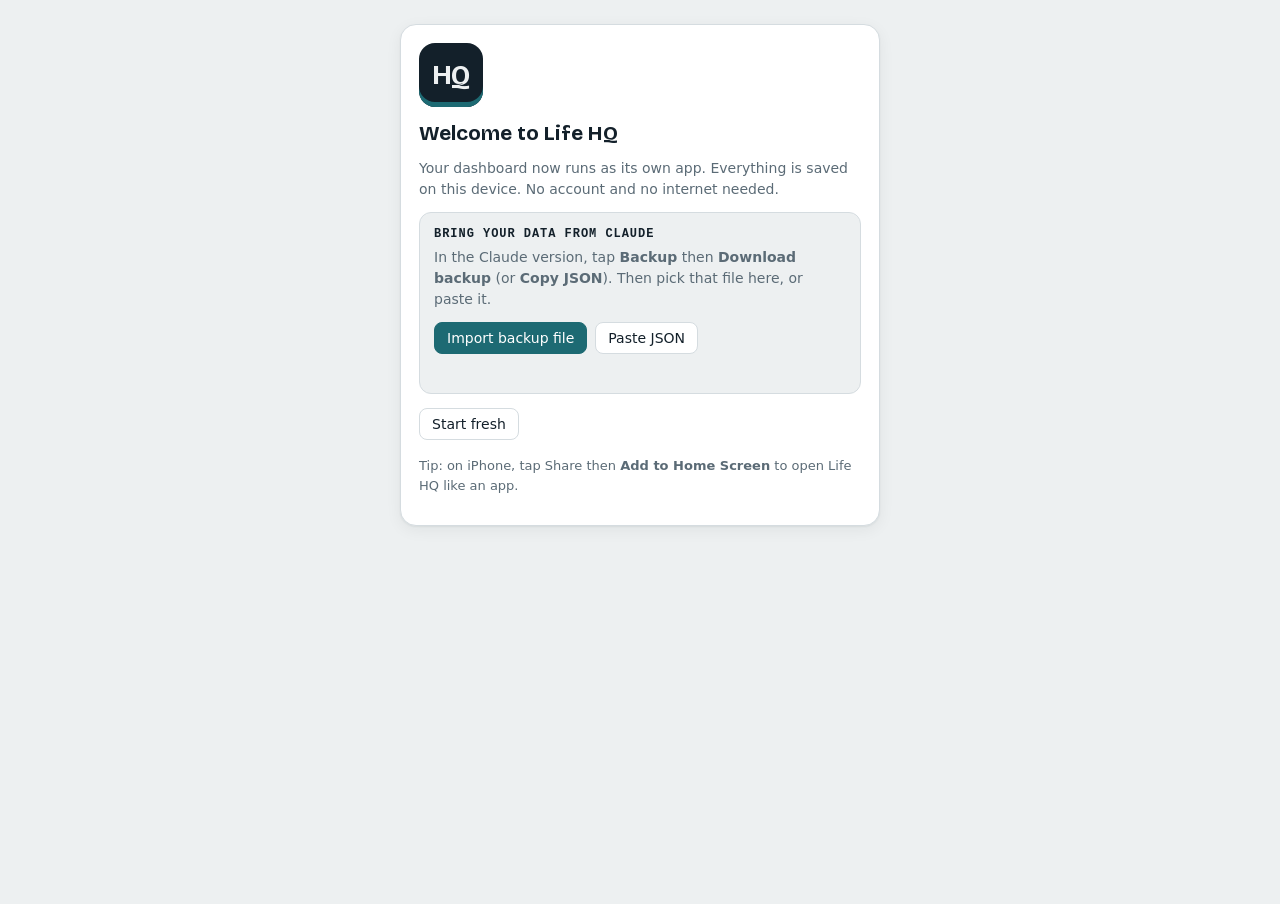
==== index.html @ 8a5390b1 "Life HQ app" ====
<!doctype html>
<html lang="en">
<head>
<meta charset="utf-8">
<meta name="viewport" content="width=device-width,initial-scale=1,viewport-fit=cover">
<title>Life HQ</title>
<meta name="description" content="Sean's Life HQ: tint jobs, invoices, money, goals, tasks, training and people, on your phone.">
<link rel="manifest" href="manifest.webmanifest">
<meta name="theme-color" content="#EDF0F1" media="(prefers-color-scheme: light)">
<meta name="theme-color" content="#0F171C" media="(prefers-color-scheme: dark)">
<meta name="apple-mobile-web-app-capable" content="yes">
<meta name="mobile-web-app-capable" content="yes">
<meta name="apple-mobile-web-app-title" content="Life HQ">
<meta name="apple-mobile-web-app-status-bar-style" content="default">
<meta name="format-detection" content="telephone=no">
<link rel="apple-touch-icon" href="icons/apple-touch-icon.png">
<link rel="icon" type="image/png" sizes="32x32" href="icons/favicon-32.png">
<link rel="icon" type="image/png" sizes="192x192" href="icons/icon-192.png">
<link rel="preload" href="fonts/BricolageGrotesque-var.woff2" as="font" type="font/woff2" crossorigin>
<link rel="preload" href="fonts/IBMPlexSans-var.woff2" as="font" type="font/woff2" crossorigin>
<link rel="stylesheet" href="fonts/fonts.css">
<link rel="stylesheet" href="app.css">
<style>[hidden]:not([hidden=until-found i]){display:none!important}</style>
</head>
<body>
<header>
  <div class="wrap">
    <div class="top"><h1>Life HQ</h1><span style="display:flex;gap:10px;align-items:center"><span class="date" id="today-label"></span><button class="btn sm" data-backup aria-label="Backup and keyboard shortcuts" title="Backup &amp; shortcuts (?)">Backup</button></span></div>
    <nav id="nav" aria-label="Sections"></nav>
  </div>
</header>
<main class="wrap">
  <div id="backup-nudge" role="status" hidden><span></span><button class="btn sm primary" data-backup>Back up now</button></div>
  <div id="status" class="status" role="status"></div>
  <div id="view"></div>
</main>
<div id="modal-root"></div>
<div id="welcome" hidden></div>
<noscript><p style="padding:20px">Life HQ needs JavaScript turned on.</p></noscript>
<script src="vendor/jspdf.umd.min.js" defer></script>
<script src="store.js"></script>
<script src="app.js" defer></script>
<script>
if("serviceWorker" in navigator && location.protocol!=="file:"){
  window.addEventListener("load",()=>{ navigator.serviceWorker.register("./sw.js").then(reg=>{
    // a new version was deployed: take it on the next launch without interrupting you
    reg.addEventListener("updatefound",()=>{ const w=reg.installing; if(w) w.addEventListener("statechange",()=>{ if(w.state==="installed"&&navigator.serviceWorker.controller) w.postMessage("skipWaiting"); }); });
  }).catch(e=>console.warn("Offline mode unavailable:",e&&e.message)); });
}
</script>
</body>
</html>
---- fonts/fonts.css ----
/* Vendored from Google Fonts (latin subset). Licensed under the SIL Open Font License 1.1. */
@font-face {
  font-family: 'Bricolage Grotesque';
  font-style: normal;
  font-weight: 500;
  font-stretch: 100%;
  font-display: swap;
  src: url(BricolageGrotesque-var.woff2) format('woff2');
  unicode-range: U+0000-00FF, U+0131, U+0152-0153, U+02BB-02BC, U+02C6, U+02DA, U+02DC, U+0304, U+0308, U+0329, U+2000-206F, U+20AC, U+2122, U+2191, U+2193, U+2212, U+2215, U+FEFF, U+FFFD;
}
@font-face {
  font-family: 'Bricolage Grotesque';
  font-style: normal;
  font-weight: 700;
  font-stretch: 100%;
  font-display: swap;
  src: url(BricolageGrotesque-var.woff2) format('woff2');
  unicode-range: U+0000-00FF, U+0131, U+0152-0153, U+02BB-02BC, U+02C6, U+02DA, U+02DC, U+0304, U+0308, U+0329, U+2000-206F, U+20AC, U+2122, U+2191, U+2193, U+2212, U+2215, U+FEFF, U+FFFD;
}
@font-face {
  font-family: 'IBM Plex Mono';
  font-style: normal;
  font-weight: 400;
  font-display: swap;
  src: url(IBMPlexMono-400.woff2) format('woff2');
  unicode-range: U+0000-00FF, U+0131, U+0152-0153, U+02BB-02BC, U+02C6, U+02DA, U+02DC, U+0304, U+0308, U+0329, U+2000-206F, U+20AC, U+2122, U+2191, U+2193, U+2212, U+2215, U+FEFF, U+FFFD;
}
@font-face {
  font-family: 'IBM Plex Mono';
  font-style: normal;
  font-weight: 500;
  font-display: swap;
  src: url(IBMPlexMono-500.woff2) format('woff2');
  unicode-range: U+0000-00FF, U+0131, U+0152-0153, U+02BB-02BC, U+02C6, U+02DA, U+02DC, U+0304, U+0308, U+0329, U+2000-206F, U+20AC, U+2122, U+2191, U+2193, U+2212, U+2215, U+FEFF, U+FFFD;
}
@font-face {
  font-family: 'IBM Plex Sans';
  font-style: normal;
  font-weight: 400;
  font-stretch: 100%;
  font-display: swap;
  src: url(IBMPlexSans-var.woff2) format('woff2');
  unicode-range: U+0000-00FF, U+0131, U+0152-0153, U+02BB-02BC, U+02C6, U+02DA, U+02DC, U+0304, U+0308, U+0329, U+2000-206F, U+20AC, U+2122, U+2191, U+2193, U+2212, U+2215, U+FEFF, U+FFFD;
}
@font-face {
  font-family: 'IBM Plex Sans';
  font-style: normal;
  font-weight: 500;
  font-stretch: 100%;
  font-display: swap;
  src: url(IBMPlexSans-var.woff2) format('woff2');
  unicode-range: U+0000-00FF, U+0131, U+0152-0153, U+02BB-02BC, U+02C6, U+02DA, U+02DC, U+0304, U+0308, U+0329, U+2000-206F, U+20AC, U+2122, U+2191, U+2193, U+2212, U+2215, U+FEFF, U+FFFD;
}
@font-face {
  font-family: 'IBM Plex Sans';
  font-style: normal;
  font-weight: 600;
  font-stretch: 100%;
  font-display: swap;
  src: url(IBMPlexSans-var.woff2) format('woff2');
  unicode-range: U+0000-00FF, U+0131, U+0152-0153, U+02BB-02BC, U+02C6, U+02DA, U+02DC, U+0304, U+0308, U+0329, U+2000-206F, U+20AC, U+2122, U+2191, U+2193, U+2212, U+2215, U+FEFF, U+FFFD;
}
---- app.css ----
/* Layout: sticky header with section tabs; Today = summary grid; each section = header row + list. Single column on phone. */
:root{
  --bg:#EDF0F1; --panel:#FFFFFF; --ink:#13202A; --muted:#5B6B76; --line:#D5DCE0;
  --accent:#1D6A73; --accent-ink:#FFFFFF; --accent-soft:#D7E9EB;
  --sun:#B97C0B; --sun-soft:#F6E8C8; --bad:#B23A3A; --bad-soft:#F5DCDC; --good:#2E7D4F; --good-soft:#D8EEDF;
  --shadow:0 1px 2px rgba(19,32,42,.06),0 4px 16px rgba(19,32,42,.06);
  --f-display:"Bricolage Grotesque",ui-sans-serif,system-ui,sans-serif;
  --f-body:"IBM Plex Sans",ui-sans-serif,system-ui,-apple-system,sans-serif;
  --f-mono:"IBM Plex Mono",ui-monospace,SFMono-Regular,Menlo,monospace;
}
@media (prefers-color-scheme: dark){:root:not([data-theme="light"]){
  --bg:#0F171C; --panel:#16222A; --ink:#E4ECEF; --muted:#8FA2AD; --line:#26363F;
  --accent:#5CB8C2; --accent-ink:#0B1418; --accent-soft:#183A40;
  --sun:#E6B54F; --sun-soft:#3A2F17; --bad:#E57D7D; --bad-soft:#3D1E20; --good:#6CC891; --good-soft:#173324;
  --shadow:0 1px 2px rgba(0,0,0,.3); color-scheme:dark}}
:root[data-theme="dark"]{
  --bg:#0F171C; --panel:#16222A; --ink:#E4ECEF; --muted:#8FA2AD; --line:#26363F;
  --accent:#5CB8C2; --accent-ink:#0B1418; --accent-soft:#183A40;
  --sun:#E6B54F; --sun-soft:#3A2F17; --bad:#E57D7D; --bad-soft:#3D1E20; --good:#6CC891; --good-soft:#173324;
  --shadow:0 1px 2px rgba(0,0,0,.3); color-scheme:dark}
*{box-sizing:border-box}
body{background:var(--bg);color:var(--ink);font:15px/1.5 var(--f-body);margin:0}
body::before{content:"";position:fixed;inset:0 0 auto;height:env(safe-area-inset-top,0px);z-index:10;background:var(--bg)}
.wrap{max-width:1080px;margin:0 auto;padding-left:max(16px,env(safe-area-inset-left,0px));padding-right:max(16px,env(safe-area-inset-right,0px))}
header{position:sticky;top:env(safe-area-inset-top,0px);z-index:5;background:var(--bg);border-bottom:1px solid var(--line)}
.top{display:flex;align-items:baseline;justify-content:space-between;gap:12px;padding-block:14px 8px;flex-wrap:wrap}
h1{font:700 26px/1.1 var(--f-display);margin:0;letter-spacing:-.01em}
.date{font:500 12px var(--f-mono);color:var(--muted);text-transform:uppercase;letter-spacing:.08em}
nav{display:flex;gap:4px;overflow-x:auto;padding-bottom:8px;scrollbar-width:none}
nav::-webkit-scrollbar{display:none}
nav a{flex:none;text-decoration:none;color:var(--muted);font:500 14px var(--f-body);padding:6px 12px;border-radius:999px;display:flex;gap:6px;align-items:center}
nav a:hover{color:var(--ink)}
nav a[aria-current="page"]{background:var(--ink);color:var(--bg)}
nav .ct{font:500 11px var(--f-mono);opacity:.75}
main{padding-block:20px 60px}
.status{font-size:13px;color:var(--muted);padding:8px 0}
.status.err{color:var(--bad)}
.sec-head{display:flex;align-items:center;justify-content:space-between;gap:12px;margin-bottom:14px;flex-wrap:wrap}
h2{font:700 21px/1.2 var(--f-display);margin:0;text-wrap:balance}
h3{font:600 12px var(--f-mono);text-transform:uppercase;letter-spacing:.08em;color:var(--muted);margin:0 0 10px}
.btn{font:500 14px var(--f-body);border:1px solid var(--line);background:var(--panel);color:var(--ink);border-radius:8px;padding:7px 12px;cursor:pointer}
.btn:hover{border-color:var(--muted)}
.btn.primary{background:var(--accent);color:var(--accent-ink);border-color:var(--accent)}
.btn.danger{color:var(--bad);border-color:var(--bad)}
.btn.sm{font-size:12px;padding:4px 9px}
.btn:focus-visible,nav a:focus-visible,input:focus-visible,select:focus-visible,textarea:focus-visible,.row:focus-visible{outline:2px solid var(--accent);outline-offset:2px}
.grid{display:grid;grid-template-columns:repeat(auto-fit,minmax(300px,1fr));gap:16px}
.panel{background:var(--panel);border:1px solid var(--line);border-radius:12px;padding:16px;min-width:0}
.list{display:flex;flex-direction:column;background:var(--panel);border:1px solid var(--line);border-radius:12px;overflow:hidden}
.row{display:grid;grid-template-columns:1fr auto;gap:4px 12px;padding:12px 14px;border-top:1px solid var(--line);cursor:pointer;align-items:center}
.row:first-child{border-top:0}
.row:hover{background:color-mix(in srgb,var(--accent-soft) 40%,transparent)}
.row .t{font-weight:600;min-width:0;overflow-wrap:anywhere}
.row .s{grid-column:1/-1;color:var(--muted);font-size:13px;min-width:0;overflow-wrap:anywhere}
.row .r{display:flex;gap:6px;align-items:center;justify-content:flex-end;flex-wrap:wrap}
.mini .row{padding:9px 0;border-top:1px solid var(--line)}
.mini .row:first-child{border-top:0}
.mini .row:hover{background:none}
.chip{font:500 11px var(--f-mono);text-transform:uppercase;letter-spacing:.05em;padding:2px 7px;border-radius:5px;background:var(--line);color:var(--ink);white-space:nowrap}
.chip.a{background:var(--accent-soft);color:var(--accent)}
.chip.w{background:var(--sun-soft);color:var(--sun)}
.chip.b{background:var(--bad-soft);color:var(--bad)}
.chip.g{background:var(--good-soft);color:var(--good)}
.num{font-family:var(--f-mono);font-variant-numeric:tabular-nums}
.empty{padding:22px 16px;color:var(--muted);font-size:14px;text-align:left}
.empty b{color:var(--ink);font-weight:600;display:block;margin-bottom:2px}
.stats{display:grid;grid-template-columns:repeat(auto-fit,minmax(150px,1fr));gap:12px;margin-bottom:16px}
.stat{background:var(--panel);border:1px solid var(--line);border-radius:12px;padding:12px 14px}
.stat .k{font:500 11px var(--f-mono);text-transform:uppercase;letter-spacing:.08em;color:var(--muted)}
.stat .v{font:700 24px/1.2 var(--f-display);font-variant-numeric:tabular-nums;margin-top:2px}
.week{display:grid;grid-template-columns:repeat(7,minmax(0,1fr));gap:8px}
.day{background:var(--panel);border:1px solid var(--line);border-radius:10px;padding:10px;min-height:120px;min-width:0;display:flex;flex-direction:column;gap:6px}
.day.today{border-color:var(--accent);box-shadow:inset 0 0 0 1px var(--accent)}
.day .dn{font:600 12px var(--f-mono);text-transform:uppercase;letter-spacing:.06em;color:var(--muted);display:flex;justify-content:space-between}
.wk{font-size:13px;border-radius:7px;padding:6px 8px;background:var(--bg);cursor:pointer;overflow-wrap:anywhere}
.wk .wt{font-weight:600}
.wk .wm{color:var(--muted);font-size:12px}
.wk.done{background:var(--good-soft)}
.wk.done .wt{text-decoration:line-through;text-decoration-color:var(--good)}
.adot{display:inline-block;width:8px;height:8px;border-radius:50%;margin-right:7px;vertical-align:1px;flex:none}
.wk.now{background:var(--accent-soft);box-shadow:inset 0 0 0 1.5px var(--accent)}
.tl{list-style:none;margin:0;padding:0 0 0 14px;border-left:2px solid var(--line);display:flex;flex-direction:column;gap:10px}
.tl li{position:relative;display:grid;grid-template-columns:auto 1fr;gap:2px 10px;font-size:14px}
.tl li::before{content:"";position:absolute;left:-20px;top:5px;width:10px;height:10px;border-radius:50%;background:var(--muted);border:2px solid var(--panel)}
.tl li.g::before{background:var(--good)} .tl li.b::before{background:var(--bad)}
.tl .tlt{font-size:12px;color:var(--muted);white-space:nowrap;padding-top:1px} .tl .tll{font-weight:600;min-width:0;overflow-wrap:anywhere}
.tl .tls{grid-column:2;color:var(--muted);font-size:13px;overflow-wrap:anywhere}
@media (max-width:460px){.tl li{grid-template-columns:1fr}.tl .tls{grid-column:1}}
.fline{border:1px solid var(--line);border-radius:8px;padding:8px;display:flex;flex-direction:column;gap:6px;background:var(--panel)}
.check{display:inline-flex;align-items:center;justify-content:center;width:22px;height:22px;border-radius:6px;border:1.5px solid var(--muted);background:transparent;cursor:pointer;color:var(--good);font:700 13px var(--f-body);flex:none;padding:0}
.check.on{border-color:var(--good);background:var(--good);color:var(--panel)}
@media (max-width:760px){.week{grid-template-columns:1fr}.day{min-height:0}}
.bar{height:8px;border-radius:4px;background:var(--line);overflow:hidden;margin-top:6px}
.bar i{display:block;height:100%;background:var(--accent);border-radius:4px}
.bar i.over{background:var(--bad)}
.brow{padding:10px 0;border-top:1px solid var(--line);cursor:pointer}
.brow:first-child{border-top:0}
.brow .l{display:flex;justify-content:space-between;gap:8px;font-size:14px}
.cards{display:grid;grid-template-columns:repeat(auto-fill,minmax(220px,1fr));gap:14px}
.card{background:var(--panel);border:1px solid var(--line);border-radius:12px;overflow:hidden;cursor:pointer;display:flex;flex-direction:column;min-width:0}
.card .img{aspect-ratio:4/3;max-width:100%;background:var(--bg);display:flex;align-items:center;justify-content:center;color:var(--muted);font:500 12px var(--f-mono)}
.card .img img{width:100%;height:100%;object-fit:cover}
.card .body{padding:10px 12px;display:flex;flex-direction:column;gap:4px}
.cols{display:grid;grid-template-columns:repeat(4,minmax(0,1fr));gap:12px}
@media (max-width:860px){.cols{grid-template-columns:1fr 1fr}}
@media (max-width:520px){.cols{grid-template-columns:1fr}}
.col{background:var(--panel);border:1px solid var(--line);border-radius:12px;padding:12px;min-width:0}
.col .card{border-radius:8px;margin-top:8px}
.score{font:500 12px var(--f-mono);color:var(--sun)}
.filters{display:flex;gap:6px;flex-wrap:wrap;margin-bottom:12px}
.filters button{font:500 13px var(--f-body);border:1px solid var(--line);background:transparent;color:var(--muted);border-radius:999px;padding:4px 11px;cursor:pointer}
.filters button[aria-pressed="true"]{background:var(--accent-soft);color:var(--accent);border-color:var(--accent)}
/* modal */
.ov{position:fixed;inset:0;background:rgba(10,18,24,.5);z-index:20;display:flex;align-items:flex-end;justify-content:center;padding:0}
@media (min-width:640px){.ov{align-items:center;padding:24px}}
.sheet{background:var(--panel);width:100%;max-width:520px;max-height:92vh;overflow:auto;border-radius:16px 16px 0 0;padding:18px max(18px,env(safe-area-inset-right,0px)) calc(18px + env(safe-area-inset-bottom,0px)) max(18px,env(safe-area-inset-left,0px))}
@media (min-width:640px){.sheet{border-radius:16px}}
.sheet h2{margin-bottom:12px}
.f{display:flex;flex-direction:column;gap:4px;margin-bottom:12px}
.f label{font:500 12px var(--f-mono);text-transform:uppercase;letter-spacing:.06em;color:var(--muted)}
.f input,.f select,.f textarea{font:15px var(--f-body);color:var(--ink);background:var(--bg);border:1px solid var(--line);border-radius:8px;padding:9px 10px;width:100%}
.f textarea{min-height:80px;resize:vertical}
.frow{display:grid;grid-template-columns:1fr 1fr;gap:10px}
@media (max-width:420px){.frow{grid-template-columns:1fr}}
.acts{display:flex;gap:8px;justify-content:space-between;align-items:center;margin-top:6px;flex-wrap:wrap}
.acts .rt{display:flex;gap:8px}
.ferr{color:var(--bad);font-size:13px;min-height:1em}
.thumb{max-width:100%;border-radius:8px;margin-top:6px;max-height:180px;object-fit:cover}
.vlt{display:inline-flex;align-items:center;gap:6px}
.vlt i{width:14px;height:14px;border-radius:3px;border:1px solid var(--line);display:inline-block}
@media (prefers-reduced-motion:no-preference){.row,.wk,.card{transition:background .15s}}
/* additions: sub-labels, overdue edge, quick add, missed workouts, badges, phone ergonomics */
.stat .ss{font:500 11.5px var(--f-mono);color:var(--muted);margin-top:2px;overflow-wrap:anywhere}
.row.od{box-shadow:inset 3px 0 0 var(--bad)}
.mini .row.od{box-shadow:none;border-left:3px solid var(--bad);padding-left:8px}
nav .ct.bad{color:var(--bad);opacity:1;font-weight:600}
nav a[aria-current="page"] .ct.bad{color:var(--bad-soft)}
.qa{display:grid;grid-template-columns:1fr auto;gap:6px 8px;margin-bottom:12px}
.qa input{font:15px var(--f-body);color:var(--ink);background:var(--bg);border:1px solid var(--line);border-radius:8px;padding:8px 10px;width:100%;min-width:0}
.qa input:focus-visible{outline:2px solid var(--accent);outline-offset:1px}
.qa-hint{grid-column:1/-1;font-size:12px;color:var(--muted)}
.wk.missed{box-shadow:inset 3px 0 0 var(--bad)}
.wk.missed .wm{color:var(--bad)}
.brow .l{flex-wrap:wrap}
@media (pointer:coarse){
  .f input,.f select,.f textarea,.qa input{font-size:16px} /* stops iPhone Safari zooming into fields */
  .btn.sm{padding:7px 11px;font-size:13px}
  .check{width:28px;height:28px}
  .filters button{padding:7px 13px}
  nav a{padding:8px 13px}
}
@media (max-width:520px){
  h1{font-size:22px}
  .stat{padding:10px 12px}
  .stat .v{font-size:20px}
  .row{padding:12px}
  .row .r{justify-content:flex-start;grid-column:1/-1}
  .sec-head h2{font-size:19px}
  main{padding-block:14px calc(60px + env(safe-area-inset-bottom,0px))}
}

/* ---- standalone app additions ---- */
html{-webkit-text-size-adjust:100%;text-size-adjust:100%}
body{padding-bottom:env(safe-area-inset-bottom,0px);overscroll-behavior-y:none;-webkit-tap-highlight-color:transparent}
header{padding-top:env(safe-area-inset-top,0px);top:0}
body::before{display:none}
header [data-backup]{font-weight:600}
header [data-backup].nudge{background:var(--sun-soft);border-color:var(--sun);color:var(--ink)}
#backup-nudge{display:flex;gap:10px;align-items:center;justify-content:space-between;flex-wrap:wrap;margin:0 0 14px;padding:10px 14px;border:1px solid var(--sun);background:var(--sun-soft);border-radius:12px;font-size:14px}
#backup-nudge[hidden]{display:none}
#welcome{position:fixed;inset:0;z-index:30;background:var(--bg);overflow:auto;display:flex;justify-content:center;align-items:flex-start;padding:calc(24px + env(safe-area-inset-top,0px)) max(16px,env(safe-area-inset-right,0px)) calc(24px + env(safe-area-inset-bottom,0px)) max(16px,env(safe-area-inset-left,0px))}
#welcome[hidden]{display:none}
.wsheet{border-radius:16px;max-width:480px;box-shadow:var(--shadow);border:1px solid var(--line);max-height:none}
.wlogo{width:64px;height:64px;border-radius:16px;background:#13202A;color:#EDF0F1;display:flex;align-items:center;justify-content:center;font:700 28px/1 var(--f-display);letter-spacing:-.02em;margin-bottom:14px;box-shadow:inset 0 -5px 0 #1D6A73}
.wp{font-size:14px;color:var(--muted);margin:0 0 12px}.wp.small{font-size:13px;margin-top:16px}
.wcard{border:1px solid var(--line);border-radius:12px;padding:14px;margin:8px 0 14px;background:var(--bg)}
.wcard h3{margin-bottom:6px;color:var(--ink)}
.wrow{display:flex;gap:8px;flex-wrap:wrap}
.wrow label.btn{display:inline-flex;align-items:center}
#w-paste{margin-top:10px;display:flex;flex-direction:column;gap:8px}
#w-text{font:13px var(--f-mono);min-height:120px;width:100%;border:1px solid var(--line);border-radius:8px;padding:8px;background:var(--panel);color:var(--ink)}
@media (pointer:coarse){#w-text{font-size:16px}}
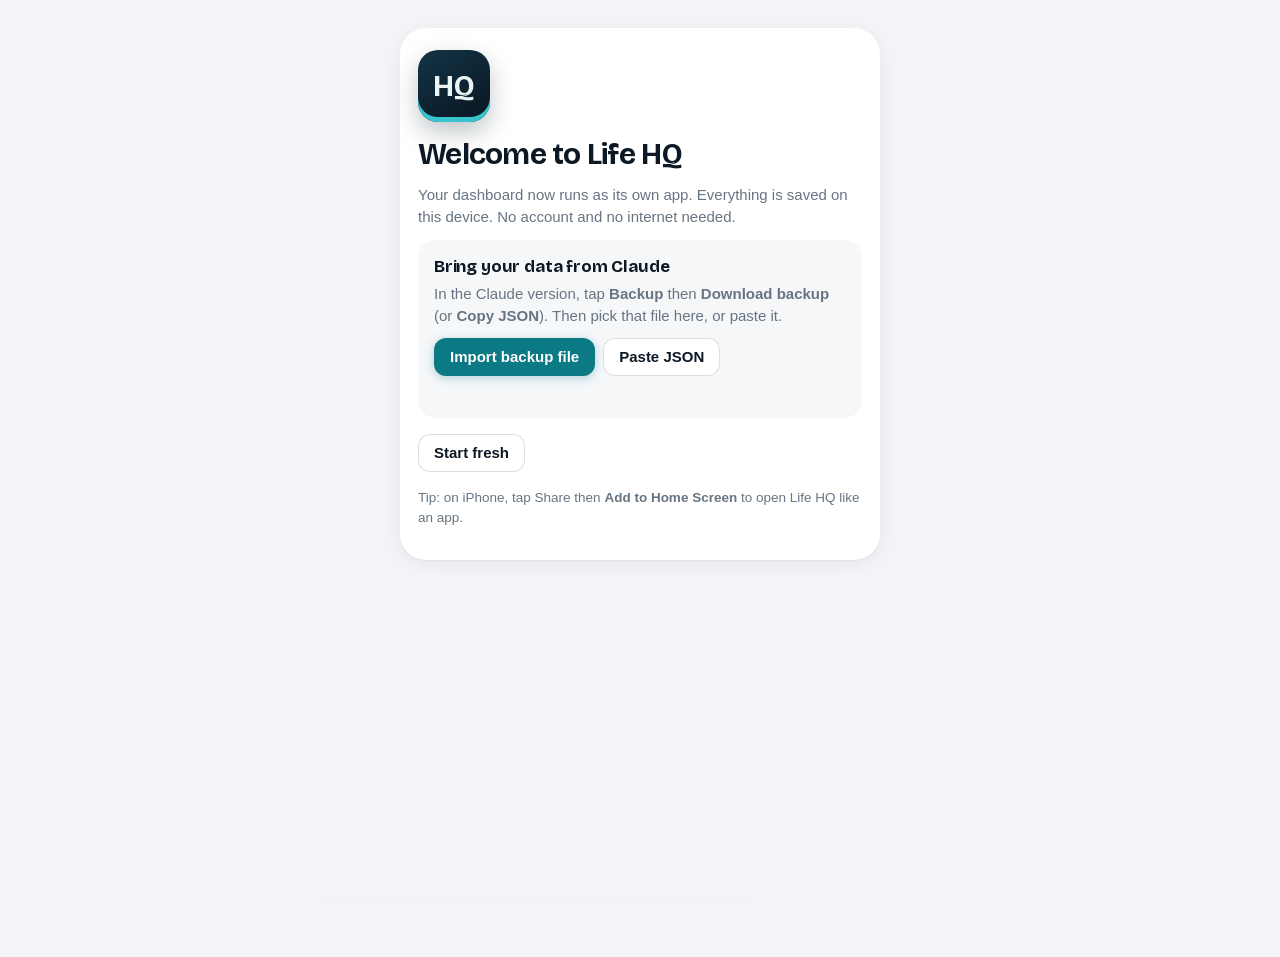
==== commit 1845b725: "Life HQ v2 redesign" ====
--- a/index.html
+++ b/index.html
@@ -6,45 +6,57 @@
 <title>Life HQ</title>
 <meta name="description" content="Sean's Life HQ: tint jobs, invoices, money, goals, tasks, training and people, on your phone.">
 <link rel="manifest" href="manifest.webmanifest">
-<meta name="theme-color" content="#EDF0F1" media="(prefers-color-scheme: light)">
-<meta name="theme-color" content="#0F171C" media="(prefers-color-scheme: dark)">
+<meta name="theme-color" content="#F2F4F7" media="(prefers-color-scheme: light)">
+<meta name="theme-color" content="#05080C" media="(prefers-color-scheme: dark)">
 <meta name="apple-mobile-web-app-capable" content="yes">
 <meta name="mobile-web-app-capable" content="yes">
 <meta name="apple-mobile-web-app-title" content="Life HQ">
 <meta name="apple-mobile-web-app-status-bar-style" content="default">
 <meta name="format-detection" content="telephone=no">
+<meta name="color-scheme" content="light dark">
 <link rel="apple-touch-icon" href="icons/apple-touch-icon.png">
 <link rel="icon" type="image/png" sizes="32x32" href="icons/favicon-32.png">
 <link rel="icon" type="image/png" sizes="192x192" href="icons/icon-192.png">
 <link rel="preload" href="fonts/BricolageGrotesque-var.woff2" as="font" type="font/woff2" crossorigin>
-<link rel="preload" href="fonts/IBMPlexSans-var.woff2" as="font" type="font/woff2" crossorigin>
 <link rel="stylesheet" href="fonts/fonts.css">
-<link rel="stylesheet" href="app.css">
+<link rel="stylesheet" href="app-v2.css">
 <style>[hidden]:not([hidden=until-found i]){display:none!important}</style>
 </head>
 <body>
-<header>
-  <div class="wrap">
-    <div class="top"><h1>Life HQ</h1><span style="display:flex;gap:10px;align-items:center"><span class="date" id="today-label"></span><button class="btn sm" data-backup aria-label="Backup and keyboard shortcuts" title="Backup &amp; shortcuts (?)">Backup</button></span></div>
-    <nav id="nav" aria-label="Sections"></nav>
+<div class="app">
+  <aside class="side" aria-label="Sections">
+    <div class="brand"><span class="mark" aria-hidden="true">HQ</span><span><b>Life HQ</b><small id="today-label"></small></span></div>
+    <nav id="sidenav"></nav>
+    <div class="side-foot"><button class="iconbtn" data-backup><svg class="ic" viewBox="0 0 24 24" aria-hidden="true"><path d="M12 3.8v10.6M7.6 10l4.4 4.4 4.4-4.4"/><path d="M4.4 15.6v2.6a2 2 0 0 0 2 2h11.2a2 2 0 0 0 2-2v-2.6"/></svg>Backup &amp; shortcuts</button><small>Saved on this device · press ? for shortcuts</small></div>
+  </aside>
+  <div class="content">
+    <header class="topbar" id="topbar">
+      <span class="tb-title" id="tb-title" aria-hidden="true"></span>
+      <button class="iconbtn" data-backup aria-label="Backup and shortcuts" title="Backup"><svg class="ic" viewBox="0 0 24 24" aria-hidden="true"><path d="M12 3.8v10.6M7.6 10l4.4 4.4 4.4-4.4"/><path d="M4.4 15.6v2.6a2 2 0 0 0 2 2h11.2a2 2 0 0 0 2-2v-2.6"/></svg>Backup</button>
+    </header>
+    <main class="wrap">
+      <div id="backup-nudge" role="status" hidden><span></span><button class="btn sm primary" data-backup>Back up now</button></div>
+      <div id="status" class="status" role="status"></div>
+      <div id="view"></div>
+    </main>
   </div>
-</header>
-<main class="wrap">
-  <div id="backup-nudge" role="status" hidden><span></span><button class="btn sm primary" data-backup>Back up now</button></div>
-  <div id="status" class="status" role="status"></div>
-  <div id="view"></div>
-</main>
+  <nav class="tabbar" id="tabbar" aria-label="Sections"></nav>
+  <button class="fab" id="fab" aria-label="Add" hidden><svg class="ic" viewBox="0 0 24 24" aria-hidden="true"><path d="M12 5v14M5 12h14"/></svg></button>
+</div>
 <div id="modal-root"></div>
 <div id="welcome" hidden></div>
 <noscript><p style="padding:20px">Life HQ needs JavaScript turned on.</p></noscript>
 <script src="vendor/jspdf.umd.min.js" defer></script>
 <script src="store.js"></script>
-<script src="app.js" defer></script>
+<script src="app-v2.js" defer></script>
 <script>
 if("serviceWorker" in navigator && location.protocol!=="file:"){
   window.addEventListener("load",()=>{ navigator.serviceWorker.register("./sw.js").then(reg=>{
     // a new version was deployed: take it on the next launch without interrupting you
     reg.addEventListener("updatefound",()=>{ const w=reg.installing; if(w) w.addEventListener("statechange",()=>{ if(w.state==="installed"&&navigator.serviceWorker.controller) w.postMessage("skipWaiting"); }); });
+    // home-screen apps rarely navigate, so look for a new version on launch and whenever the app comes back to the front
+    const check=()=>reg.update().catch(()=>{});
+    check(); document.addEventListener("visibilitychange",()=>{ if(document.visibilityState==="visible") check(); });
   }).catch(e=>console.warn("Offline mode unavailable:",e&&e.message)); });
 }
 </script>
--- a/fonts/fonts.css
+++ b/fonts/fonts.css
@@ -1,4 +1,5 @@
-/* Vendored from Google Fonts (latin subset). Licensed under the SIL Open Font License 1.1. */
+/* Bricolage Grotesque (latin subset), vendored from Google Fonts. SIL Open Font License 1.1.
+   Body text uses the device's system font (SF Pro on iPhone). */
 @font-face {
   font-family: 'Bricolage Grotesque';
   font-style: normal;
@@ -17,46 +18,3 @@
   src: url(BricolageGrotesque-var.woff2) format('woff2');
   unicode-range: U+0000-00FF, U+0131, U+0152-0153, U+02BB-02BC, U+02C6, U+02DA, U+02DC, U+0304, U+0308, U+0329, U+2000-206F, U+20AC, U+2122, U+2191, U+2193, U+2212, U+2215, U+FEFF, U+FFFD;
 }
-@font-face {
-  font-family: 'IBM Plex Mono';
-  font-style: normal;
-  font-weight: 400;
-  font-display: swap;
-  src: url(IBMPlexMono-400.woff2) format('woff2');
-  unicode-range: U+0000-00FF, U+0131, U+0152-0153, U+02BB-02BC, U+02C6, U+02DA, U+02DC, U+0304, U+0308, U+0329, U+2000-206F, U+20AC, U+2122, U+2191, U+2193, U+2212, U+2215, U+FEFF, U+FFFD;
-}
-@font-face {
-  font-family: 'IBM Plex Mono';
-  font-style: normal;
-  font-weight: 500;
-  font-display: swap;
-  src: url(IBMPlexMono-500.woff2) format('woff2');
-  unicode-range: U+0000-00FF, U+0131, U+0152-0153, U+02BB-02BC, U+02C6, U+02DA, U+02DC, U+0304, U+0308, U+0329, U+2000-206F, U+20AC, U+2122, U+2191, U+2193, U+2212, U+2215, U+FEFF, U+FFFD;
-}
-@font-face {
-  font-family: 'IBM Plex Sans';
-  font-style: normal;
-  font-weight: 400;
-  font-stretch: 100%;
-  font-display: swap;
-  src: url(IBMPlexSans-var.woff2) format('woff2');
-  unicode-range: U+0000-00FF, U+0131, U+0152-0153, U+02BB-02BC, U+02C6, U+02DA, U+02DC, U+0304, U+0308, U+0329, U+2000-206F, U+20AC, U+2122, U+2191, U+2193, U+2212, U+2215, U+FEFF, U+FFFD;
-}
-@font-face {
-  font-family: 'IBM Plex Sans';
-  font-style: normal;
-  font-weight: 500;
-  font-stretch: 100%;
-  font-display: swap;
-  src: url(IBMPlexSans-var.woff2) format('woff2');
-  unicode-range: U+0000-00FF, U+0131, U+0152-0153, U+02BB-02BC, U+02C6, U+02DA, U+02DC, U+0304, U+0308, U+0329, U+2000-206F, U+20AC, U+2122, U+2191, U+2193, U+2212, U+2215, U+FEFF, U+FFFD;
-}
-@font-face {
-  font-family: 'IBM Plex Sans';
-  font-style: normal;
-  font-weight: 600;
-  font-stretch: 100%;
-  font-display: swap;
-  src: url(IBMPlexSans-var.woff2) format('woff2');
-  unicode-range: U+0000-00FF, U+0131, U+0152-0153, U+02BB-02BC, U+02C6, U+02DA, U+02DC, U+0304, U+0308, U+0329, U+2000-206F, U+20AC, U+2122, U+2191, U+2193, U+2212, U+2215, U+FEFF, U+FFFD;
-}
--- a/app-v2.css
+++ b/app-v2.css
@@ -0,0 +1,353 @@
+/* ============================================================
+   Life HQ v2 · design system
+   One brand accent (deep teal, like a ceramic tint film) on navy / soft grey.
+   Light and dark follow the phone automatically.
+   ============================================================ */
+:root{
+  --bg:#F2F4F7; --bg2:#E8ECF0; --panel:#FFFFFF; --panel2:#F5F7F9; --seg-on:#FFFFFF;
+  --ink:#0C1824; --muted:#677482; --faint:#97A2AD; --line:rgba(12,24,36,.08); --line2:rgba(12,24,36,.14);
+  --accent:#0B7A85; --accent-2:#0E5F6A; --accent-ink:#FFFFFF; --accent-soft:rgba(11,122,133,.11);
+  --sun:#A86B0C; --sun-soft:rgba(222,150,20,.15); --bad:#D23F3E; --bad-soft:rgba(210,63,62,.11); --good:#178F58; --good-soft:rgba(23,143,88,.12);
+  --hero-1:#0D2232; --hero-2:#09141E; --hero-glow:#1C8A94;
+  --shadow:0 1px 2px rgba(12,24,36,.04),0 4px 18px rgba(12,24,36,.06);
+  --shadow-lg:0 -8px 40px rgba(12,24,36,.18);
+  --r:20px; --r-sm:13px; --tabbar-h:58px; --ease:cubic-bezier(.2,.8,.2,1);
+  --f-display:"Bricolage Grotesque",-apple-system,BlinkMacSystemFont,"SF Pro Display",system-ui,sans-serif;
+  --f-body:-apple-system,BlinkMacSystemFont,"SF Pro Text","Segoe UI",Roboto,Helvetica,Arial,sans-serif;
+  --f-mono:var(--f-body);
+  color-scheme:light;
+}
+@media (prefers-color-scheme: dark){:root{
+  --bg:#05080C; --bg2:#0C1218; --panel:#10171F; --panel2:#18212B; --seg-on:#26313C;
+  --ink:#E9EFF4; --muted:#8D9AA7; --faint:#5E6B77; --line:rgba(255,255,255,.07); --line2:rgba(255,255,255,.13);
+  --accent:#39C3CD; --accent-2:#1D96A1; --accent-ink:#03181B; --accent-soft:rgba(57,195,205,.14);
+  --sun:#F2B54E; --sun-soft:rgba(242,181,78,.14); --bad:#FF6F6B; --bad-soft:rgba(255,111,107,.14); --good:#41D68E; --good-soft:rgba(65,214,142,.13);
+  --hero-1:#0E2A36; --hero-2:#071118; --hero-glow:#1FA3AE;
+  --shadow:0 0 0 1px rgba(255,255,255,.045);
+  --shadow-lg:0 -8px 40px rgba(0,0,0,.7);
+  color-scheme:dark}}
+
+*{box-sizing:border-box}
+html{-webkit-text-size-adjust:100%;text-size-adjust:100%;scroll-padding-top:calc(60px + env(safe-area-inset-top,0px))}
+body{margin:0;background:var(--bg);color:var(--ink);font:16px/1.45 var(--f-body);-webkit-font-smoothing:antialiased;-moz-osx-font-smoothing:grayscale;-webkit-tap-highlight-color:transparent;overscroll-behavior-y:none;min-height:100vh}
+img{max-width:100%}
+a{color:var(--accent)}
+button{font:inherit;color:inherit}
+.ic{width:24px;height:24px;fill:none;stroke:currentColor;stroke-width:1.8;stroke-linecap:round;stroke-linejoin:round;flex:none}
+
+/* ---------- shell ---------- */
+.app{min-height:100vh}
+.content{min-width:0}
+.side{display:none}
+.topbar{position:sticky;top:0;z-index:6;display:flex;align-items:center;justify-content:space-between;gap:10px;
+  height:calc(46px + env(safe-area-inset-top,0px));padding:env(safe-area-inset-top,0px) max(12px,env(safe-area-inset-right,0px)) 0 max(16px,env(safe-area-inset-left,0px));
+  transition:background .25s,box-shadow .25s}
+.topbar.solid{background:color-mix(in srgb,var(--bg) 78%,transparent);-webkit-backdrop-filter:saturate(180%) blur(20px);backdrop-filter:saturate(180%) blur(20px);box-shadow:0 .5px 0 var(--line2)}
+.tb-title{font:600 17px var(--f-body);letter-spacing:-.01em;opacity:0;transform:translateY(5px);transition:opacity .2s,transform .2s var(--ease);white-space:nowrap;overflow:hidden;text-overflow:ellipsis}
+.topbar.solid .tb-title{opacity:1;transform:none}
+.iconbtn{display:inline-flex;align-items:center;justify-content:center;gap:6px;height:36px;min-width:36px;padding:0 10px;border-radius:999px;border:0;background:var(--panel);box-shadow:var(--shadow);color:var(--accent);font:600 14px var(--f-body);cursor:pointer}
+.iconbtn .ic{width:19px;height:19px;stroke-width:2.1}
+.iconbtn.nudge,[data-backup].nudge{background:var(--sun-soft);color:var(--sun);box-shadow:inset 0 0 0 1px color-mix(in srgb,var(--sun) 40%,transparent)}
+main.wrap{max-width:1120px;margin:0 auto;padding:4px max(16px,env(safe-area-inset-right,0px)) calc(var(--tabbar-h) + 104px + env(safe-area-inset-bottom,0px)) max(16px,env(safe-area-inset-left,0px))}
+#view.enter{animation:enter .32s var(--ease)}
+.status{font-size:14px;color:var(--muted);padding:6px 0}
+.status.err{color:var(--bad)}
+.status:empty{display:none}
+
+/* bottom tab bar */
+.tabbar{position:fixed;left:0;right:0;bottom:0;z-index:8;display:grid;grid-template-columns:repeat(5,minmax(0,1fr));
+  padding:6px max(6px,env(safe-area-inset-right,0px)) calc(4px + env(safe-area-inset-bottom,0px)) max(6px,env(safe-area-inset-left,0px));
+  background:color-mix(in srgb,var(--panel) 80%,transparent);-webkit-backdrop-filter:saturate(180%) blur(22px);backdrop-filter:saturate(180%) blur(22px);box-shadow:0 -.5px 0 var(--line2)}
+.tabbar a{position:relative;display:flex;flex-direction:column;align-items:center;gap:2px;padding:3px 0 2px;color:var(--faint);text-decoration:none;font:600 10.5px/1.2 var(--f-body);letter-spacing:.01em;border-radius:12px;transition:color .15s,transform .15s var(--ease)}
+.tabbar a .ic{width:27px;height:27px;stroke-width:1.7}
+.tabbar a[aria-current="page"]{color:var(--accent)}
+.tabbar a[aria-current="page"] .ic{stroke-width:2.15}
+.tabbar a:active{transform:scale(.9)}
+.tabbar .badge{position:absolute;top:0;left:calc(50% + 7px);height:17px;min-width:17px;font-size:11px;line-height:17px;padding:0 5px;box-shadow:0 0 0 2px var(--panel)}
+
+/* floating add button */
+.fab{position:fixed;z-index:7;right:max(18px,env(safe-area-inset-right,0px));bottom:calc(var(--tabbar-h) + 18px + env(safe-area-inset-bottom,0px));width:58px;height:58px;border-radius:50%;border:0;cursor:pointer;
+  background:linear-gradient(145deg,var(--accent),var(--accent-2));color:var(--accent-ink);box-shadow:0 8px 22px color-mix(in srgb,var(--accent) 45%,transparent),0 2px 6px rgba(0,0,0,.18);
+  display:flex;align-items:center;justify-content:center;transition:transform .18s var(--ease),opacity .2s}
+.fab .ic{width:28px;height:28px;stroke-width:2.4}
+.fab:active{transform:scale(.9)}
+.fab[hidden]{display:none}
+
+/* desktop: sidebar */
+@media (min-width:900px){
+  .app{display:grid;grid-template-columns:264px minmax(0,1fr)}
+  .side{display:flex;flex-direction:column;gap:4px;position:sticky;top:0;height:100vh;overflow:auto;padding:24px 14px 18px;background:var(--bg2);border-right:1px solid var(--line)}
+  .tabbar,.fab,.topbar{display:none!important}
+  main.wrap{padding:34px 44px 70px}
+}
+.brand{display:flex;align-items:center;gap:11px;padding:2px 10px 18px}
+.mark{width:38px;height:38px;border-radius:11px;flex:none;background:linear-gradient(150deg,#123446,#0A1520);color:#EAF4F5;display:flex;align-items:center;justify-content:center;font:700 16px/1 var(--f-display);letter-spacing:-.03em;box-shadow:inset 0 -3px 0 #39C3CD}
+.brand b{display:block;font:700 18px/1.1 var(--f-display);letter-spacing:-.01em}
+.brand small{display:block;color:var(--muted);font-size:12.5px;margin-top:2px}
+.sgrp{font:600 11.5px var(--f-body);text-transform:uppercase;letter-spacing:.07em;color:var(--faint);padding:14px 12px 4px}
+.side a.si{display:flex;align-items:center;gap:11px;padding:8px 12px;border-radius:11px;color:var(--ink);text-decoration:none;font-weight:500;font-size:15px}
+.side a.si .ic{width:20px;height:20px;color:var(--muted)}
+.side a.si:hover{background:color-mix(in srgb,var(--ink) 5%,transparent)}
+.side a.si[aria-current="page"]{background:var(--panel);box-shadow:var(--shadow);font-weight:600}
+.side a.si[aria-current="page"] .ic{color:var(--accent)}
+.side a.si .badge{margin-left:auto}
+.side-foot{margin-top:auto;padding:14px 4px 0;display:flex;flex-direction:column;gap:8px}
+.side-foot .iconbtn{justify-content:flex-start;height:40px;padding:0 14px;border-radius:12px;color:var(--ink)}
+.side-foot small{color:var(--faint);font-size:12px;padding:0 10px}
+.badge{display:inline-block;min-width:20px;height:20px;padding:0 6px;border-radius:10px;background:var(--accent);color:var(--accent-ink);font:700 12px/20px var(--f-body);text-align:center;font-variant-numeric:tabular-nums}
+.badge.bad{background:var(--bad);color:#fff}
+.badge.soft{background:var(--accent-soft);color:var(--accent)}
+
+/* ---------- typography ---------- */
+.sec-head{display:flex;align-items:flex-end;justify-content:space-between;gap:10px 12px;margin:2px 0 16px;flex-wrap:wrap}
+.sec-head > div{display:flex;gap:8px;align-items:center;flex-wrap:wrap}
+h2{font:700 34px/1.08 var(--f-display);letter-spacing:-.025em;margin:0;text-wrap:balance}
+.sec-head:not(:first-child){margin-top:26px}
+.sec-head:not(:first-child) h2{font-size:23px}
+h3{font:600 13px/1.3 var(--f-body);text-transform:uppercase;letter-spacing:.05em;color:var(--muted);margin:18px 4px 8px}
+.panel > h3,.tile-h h3,section.panel h3{font:700 17px/1.25 var(--f-display);text-transform:none;letter-spacing:-.01em;color:var(--ink);margin:0 0 8px}
+.num{font-variant-numeric:tabular-nums}
+.date{font:600 13px var(--f-body);color:var(--muted)}
+@media (max-width:899px){ .sec-head .btn{display:none} }
+
+/* ---------- buttons ---------- */
+.btn{font:600 15px/1.2 var(--f-body);border:0;background:var(--panel);color:var(--ink);border-radius:12px;padding:10px 16px;cursor:pointer;box-shadow:inset 0 0 0 1px var(--line2);transition:transform .14s var(--ease),background .15s,opacity .15s;touch-action:manipulation}
+.btn:hover{background:var(--panel2)}
+.btn:active{transform:scale(.96)}
+.btn:disabled{opacity:.55}
+.btn.primary{background:var(--accent);color:var(--accent-ink);box-shadow:0 2px 10px color-mix(in srgb,var(--accent) 30%,transparent)}
+.btn.primary:hover{background:var(--accent-2);color:#fff}
+.btn.danger{color:var(--bad);background:var(--bad-soft);box-shadow:none}
+.btn.sm{font-size:13.5px;padding:6px 12px;border-radius:999px}
+.btn:focus-visible,a:focus-visible,input:focus-visible,select:focus-visible,textarea:focus-visible,.row:focus-visible,.card:focus-visible,[tabindex]:focus-visible{outline:2.5px solid var(--accent);outline-offset:2px}
+
+/* ---------- surfaces ---------- */
+.grid{display:grid;grid-template-columns:repeat(auto-fit,minmax(min(100%,320px),1fr));gap:14px}
+.panel{background:var(--panel);border-radius:var(--r);padding:16px;min-width:0;box-shadow:var(--shadow);border:0}
+details.panel summary{list-style:none} details.panel summary::-webkit-details-marker{display:none}
+.list{display:flex;flex-direction:column;background:var(--panel);border-radius:var(--r);overflow:hidden;box-shadow:var(--shadow);position:relative}
+.row{position:relative;display:grid;grid-template-columns:minmax(0,1fr) auto;gap:3px 12px;padding:13px 16px;cursor:pointer;align-items:center;background:var(--panel);transition:background .15s,transform .2s var(--ease);touch-action:pan-y}
+.row + .row{box-shadow:inset 0 .5px 0 var(--line2)}
+.row:active{background:var(--panel2)}
+@media (hover:hover){.row:hover{background:var(--panel2)}}
+.row .t{font-weight:600;min-width:0;overflow-wrap:anywhere}
+.row .s{grid-column:1/-1;color:var(--muted);font-size:13.5px;min-width:0;overflow-wrap:anywhere}
+.row .r{display:flex;gap:6px;align-items:center;justify-content:flex-end;flex-wrap:wrap}
+.row.od{box-shadow:inset 3px 0 0 var(--bad)}
+.row + .row.od{box-shadow:inset 3px 0 0 var(--bad),inset 0 .5px 0 var(--line2)}
+.mini{overflow:hidden;margin:0 -16px -6px}
+.mini .row{padding:11px 16px;background:transparent}
+.mini .row:active{background:var(--panel2)}
+.mini .row.od{box-shadow:inset 3px 0 0 var(--bad)}
+@media (max-width:520px){ .row .r{justify-content:flex-start;grid-column:1/-1} }
+/* swipe right to act */
+.row.swiping{transition:none;z-index:1}
+.row::before{content:attr(data-swipe);position:absolute;right:100%;top:0;bottom:0;width:240px;display:flex;align-items:center;justify-content:flex-end;padding-right:18px;background:var(--line2);color:#fff;font:700 14px var(--f-body);opacity:0;transition:background .15s}
+.row.swiping::before{opacity:1}
+.row.armed::before{background:var(--good)}
+
+.chip{display:inline-flex;align-items:center;gap:4px;font:600 12px/1.25 var(--f-body);letter-spacing:.005em;padding:3px 9px;border-radius:999px;background:color-mix(in srgb,var(--ink) 7%,transparent);color:var(--muted);white-space:nowrap}
+.chip.a{background:var(--accent-soft);color:var(--accent)}
+.chip.w{background:var(--sun-soft);color:var(--sun)}
+.chip.b{background:var(--bad-soft);color:var(--bad)}
+.chip.g{background:var(--good-soft);color:var(--good)}
+.empty{padding:30px 20px 28px;color:var(--muted);font-size:14.5px;text-align:center}
+.empty::before{content:"";display:block;width:46px;height:46px;margin:0 auto 12px;border-radius:15px;background:var(--accent-soft) no-repeat center/24px;
+  background-image:url("data:image/svg+xml,%3Csvg xmlns='http://www.w3.org/2000/svg' viewBox='0 0 24 24' fill='none' stroke='%230B7A85' stroke-width='1.9' stroke-linecap='round' stroke-linejoin='round'%3E%3Cpath d='M12 3v3M12 18v3M3 12h3M18 12h3M5.6 5.6l2.1 2.1M16.3 16.3l2.1 2.1M5.6 18.4l2.1-2.1M16.3 7.7l2.1-2.1'/%3E%3C/svg%3E")}
+.mini .empty{padding:16px 16px 18px}
+.mini .empty::before{display:none}
+.empty b{display:block;color:var(--ink);font:700 17px/1.3 var(--f-display);margin-bottom:4px}
+
+.stats{display:grid;grid-template-columns:repeat(2,minmax(0,1fr));gap:12px;margin-bottom:16px}
+@media (min-width:700px){.stats{grid-template-columns:repeat(auto-fit,minmax(170px,1fr))}}
+.stat{background:var(--panel);border-radius:18px;padding:14px 15px;box-shadow:var(--shadow);min-width:0}
+.stat .k{font:600 12.5px var(--f-body);color:var(--muted)}
+.stat .v{font:700 26px/1.15 var(--f-display);letter-spacing:-.015em;font-variant-numeric:tabular-nums;margin-top:3px;overflow-wrap:anywhere}
+.stat .ss{font:500 12.5px var(--f-body);color:var(--muted);margin-top:2px}
+
+/* segmented control + chip filters */
+.seg{display:flex;gap:2px;padding:3px;border-radius:12px;background:color-mix(in srgb,var(--ink) 7%,transparent);margin:0 0 14px}
+.seg a,.seg button{flex:1 1 0;min-width:0;text-align:center;border:0;background:transparent;color:var(--ink);font:600 14px/1.2 var(--f-body);padding:8px 6px;border-radius:9px;text-decoration:none;cursor:pointer;white-space:nowrap;overflow:hidden;text-overflow:ellipsis;transition:background .2s,box-shadow .2s}
+.seg [aria-current="page"],.seg [aria-pressed="true"]{background:var(--seg-on);box-shadow:0 1px 4px rgba(0,0,0,.12),0 0 0 .5px var(--line)}
+.seg.sm{max-width:320px}
+.filters{display:flex;gap:8px;overflow-x:auto;flex-wrap:nowrap;scrollbar-width:none;margin:0 -16px 14px;padding:2px 16px 4px;scroll-padding:16px}
+.filters::-webkit-scrollbar{display:none}
+.filters button{flex:none;font:600 14px var(--f-body);border:0;background:var(--panel);box-shadow:var(--shadow);color:var(--ink);border-radius:999px;padding:8px 15px;cursor:pointer;transition:background .15s,color .15s,transform .14s}
+.filters button:active{transform:scale(.95)}
+.filters button[aria-pressed="true"]{background:var(--ink);color:var(--bg)}
+
+/* week grids (plan + training): swipeable day columns on phones */
+.week{display:grid;grid-template-columns:repeat(7,minmax(0,1fr));gap:10px}
+.day{background:var(--panel);border-radius:16px;padding:10px;min-height:130px;min-width:0;display:flex;flex-direction:column;gap:6px;box-shadow:var(--shadow)}
+.day.today{box-shadow:0 0 0 2px var(--accent),var(--shadow)}
+.day .dn{font:700 12.5px var(--f-body);text-transform:uppercase;letter-spacing:.05em;color:var(--muted);display:flex;justify-content:space-between}
+.day.today .dn{color:var(--accent)}
+.wk{font-size:13.5px;border-radius:11px;padding:7px 9px;background:var(--panel2);cursor:pointer;overflow-wrap:anywhere;transition:transform .14s}
+.wk:active{transform:scale(.97)}
+.wk .wt{font-weight:600}
+.wk .wm{color:var(--muted);font-size:12.5px}
+.wk.done{background:var(--good-soft)}
+.wk.done .wt{text-decoration:line-through;text-decoration-color:var(--good)}
+.wk.now{background:var(--accent-soft);box-shadow:inset 0 0 0 1.5px var(--accent)}
+.wk.missed{box-shadow:inset 3px 0 0 var(--bad)}
+.wk.missed .wm{color:var(--bad)}
+@media (max-width:760px){
+  .week{grid-template-columns:none;grid-auto-flow:column;grid-auto-columns:78%;overflow-x:auto;scroll-snap-type:x mandatory;margin:0 -16px;padding:2px 16px 10px;scroll-padding:0 16px;scrollbar-width:none}
+  .week::-webkit-scrollbar{display:none}
+  .day{scroll-snap-align:start;min-height:180px}
+}
+.adot{display:inline-block;width:8px;height:8px;border-radius:50%;margin-right:8px;vertical-align:1px;flex:none}
+.tl{list-style:none;margin:0;padding:0 0 0 16px;border-left:2px solid var(--line2);display:flex;flex-direction:column;gap:12px}
+.tl li{position:relative;display:grid;grid-template-columns:auto 1fr;gap:2px 10px;font-size:14.5px}
+.tl li::before{content:"";position:absolute;left:-23px;top:4px;width:12px;height:12px;border-radius:50%;background:var(--faint);border:2.5px solid var(--panel)}
+.tl li.g::before{background:var(--good)} .tl li.b::before{background:var(--bad)}
+.tl .tlt{font-size:12.5px;color:var(--muted);white-space:nowrap;padding-top:1px} .tl .tll{font-weight:600;min-width:0;overflow-wrap:anywhere}
+.tl .tls{grid-column:2;color:var(--muted);font-size:13.5px;overflow-wrap:anywhere}
+@media (max-width:460px){.tl li{grid-template-columns:1fr}.tl .tls{grid-column:1}}
+.fline,.iline{border:0!important;border-radius:14px!important;padding:10px!important;display:flex;flex-direction:column;gap:7px;background:var(--panel2)}
+.check{display:inline-flex;align-items:center;justify-content:center;width:26px;height:26px;border-radius:50%;border:2px solid var(--line2);background:transparent;cursor:pointer;color:#fff;font:800 13px var(--f-body);flex:none;padding:0;transition:transform .15s var(--ease),background .15s,border-color .15s}
+.check:active{transform:scale(.82)}
+.check.on{border-color:var(--good);background:var(--good);animation:pop .3s var(--ease)}
+.bar{height:8px;border-radius:4px;background:color-mix(in srgb,var(--ink) 8%,transparent);overflow:hidden;margin-top:6px}
+.bar i{display:block;height:100%;background:var(--accent);border-radius:4px;transition:width .4s var(--ease)}
+.bar i.over{background:var(--bad)}
+.brow{padding:11px 0;cursor:pointer}
+.brow + .brow{box-shadow:inset 0 .5px 0 var(--line2)}
+.brow .l{display:flex;justify-content:space-between;gap:8px;font-size:15px;flex-wrap:wrap;align-items:center}
+.cards{display:grid;grid-template-columns:repeat(auto-fill,minmax(min(100%,250px),1fr));gap:14px}
+.card{background:var(--panel);border-radius:var(--r);overflow:hidden;cursor:pointer;display:flex;flex-direction:column;min-width:0;box-shadow:var(--shadow);transition:transform .16s var(--ease)}
+.card:active{transform:scale(.98)}
+.card .img{aspect-ratio:4/3;max-width:100%;background:var(--panel2);display:flex;align-items:center;justify-content:center;color:var(--muted);font:500 13px var(--f-body)}
+.card .img img{width:100%;height:100%;object-fit:cover}
+.card .body{padding:13px 14px;display:flex;flex-direction:column;gap:5px}
+.cols{display:grid;grid-template-columns:repeat(4,minmax(0,1fr));gap:12px}
+@media (max-width:860px){.cols{grid-template-columns:none;grid-auto-flow:column;grid-auto-columns:80%;overflow-x:auto;scroll-snap-type:x mandatory;margin:0 -16px;padding:2px 16px 10px;scrollbar-width:none}.cols::-webkit-scrollbar{display:none}.col{scroll-snap-align:start}}
+.col{background:color-mix(in srgb,var(--ink) 4%,transparent);border-radius:var(--r);padding:12px;min-width:0}
+.col h3{margin:2px 2px 4px}
+.col .card{border-radius:14px;margin-top:8px}
+.score{font:600 12.5px var(--f-body);color:var(--sun);letter-spacing:.05em}
+.thumb{max-width:100%;border-radius:12px;margin-top:6px;max-height:200px;object-fit:cover}
+.vlt{display:inline-flex;align-items:center;gap:6px}
+.vlt i{width:14px;height:14px;border-radius:4px;box-shadow:inset 0 0 0 1px var(--line2);display:inline-block}
+
+/* ---------- sheets (modals) ---------- */
+.ov{position:fixed;inset:0;background:rgba(3,9,14,.45);z-index:20;display:flex;align-items:flex-end;justify-content:center;animation:fade .22s ease}
+.sheet{position:relative;background:var(--panel);width:100%;max-width:560px;max-height:calc(100vh - 36px - env(safe-area-inset-top,0px));overflow:auto;overscroll-behavior:contain;border-radius:24px 24px 0 0;
+  padding:26px max(18px,env(safe-area-inset-right,0px)) calc(20px + env(safe-area-inset-bottom,0px)) max(18px,env(safe-area-inset-left,0px));box-shadow:var(--shadow-lg);animation:up .36s var(--ease)}
+.sheet::before{content:"";position:absolute;top:8px;left:50%;width:38px;height:5px;margin-left:-19px;border-radius:3px;background:var(--line2)}
+.sheet.dragging{transition:none;animation:none}
+.sheet h2{font-size:24px;margin-bottom:14px}
+@media (min-width:640px){.ov{align-items:center;padding:24px}.sheet{border-radius:24px;max-height:90vh;animation:pop-in .26s var(--ease)}.sheet::before{display:none}.sheet{padding-top:22px}}
+@media (prefers-color-scheme: dark){.sheet{background:var(--panel)}}
+.f{display:flex;flex-direction:column;gap:5px;margin-bottom:13px}
+.f label{font:600 13px var(--f-body);color:var(--muted);text-transform:none;letter-spacing:0}
+.f input,.f select,.f textarea,.qa input,#w-text{font:16px/1.3 var(--f-body);color:var(--ink);background:var(--panel2);border:1px solid var(--line);border-radius:12px;padding:11px 12px;width:100%;min-width:0;-webkit-appearance:none;appearance:none}
+.f select{background-image:url("data:image/svg+xml,%3Csvg xmlns='http://www.w3.org/2000/svg' viewBox='0 0 24 24' fill='none' stroke='%23889' stroke-width='2' stroke-linecap='round'%3E%3Cpath d='m7 10 5 5 5-5'/%3E%3C/svg%3E");background-repeat:no-repeat;background-position:right 10px center;background-size:18px;padding-right:34px}
+.f input[type=file]{padding:9px}
+.f textarea{min-height:88px;resize:vertical}
+.f input:focus,.f select:focus,.f textarea:focus,.qa input:focus{border-color:var(--accent);outline:none;box-shadow:0 0 0 3px var(--accent-soft)}
+.frow{display:grid;grid-template-columns:1fr 1fr;gap:10px}
+@media (max-width:420px){.frow{grid-template-columns:1fr}}
+.acts{display:flex;gap:8px;justify-content:space-between;align-items:center;margin-top:8px;flex-wrap:wrap}
+.acts .rt{display:flex;gap:8px;flex-wrap:wrap}
+.ferr{color:var(--bad);font-size:14px;min-height:1em}
+/* action sheet (FAB) */
+.sheet.actsheet{background:transparent;box-shadow:none;padding:0 10px calc(10px + env(safe-area-inset-bottom,0px));max-width:440px;overflow:visible}
+.sheet.actsheet::before{display:none}
+.as-list{background:var(--panel);border-radius:16px;overflow:hidden;margin-bottom:8px;box-shadow:var(--shadow-lg)}
+.as-item{display:block;width:100%;border:0;background:var(--panel);color:var(--accent);font:500 18px var(--f-body);padding:15px 16px;cursor:pointer;text-align:center}
+.as-item + .as-item{box-shadow:inset 0 .5px 0 var(--line2)}
+.as-item:active{background:var(--panel2)}
+.as-cancel{border-radius:16px;font-weight:700;box-shadow:var(--shadow-lg)}
+.as-title{font:600 13px var(--f-body);color:var(--muted);text-align:center;padding:12px;background:var(--panel)}
+
+/* ---------- Today ---------- */
+.greet{margin:2px 0 16px}
+.greet .gd{font:600 13px var(--f-body);text-transform:uppercase;letter-spacing:.07em;color:var(--muted)}
+.greet h2{margin-top:2px}
+.hero{position:relative;overflow:hidden;border-radius:26px;padding:20px;color:#E8F5F6;text-decoration:none;display:block;
+  background:radial-gradient(110% 120% at 105% -10%,color-mix(in srgb,var(--hero-glow) 75%,transparent) 0%,transparent 55%),linear-gradient(165deg,var(--hero-1) 0%,var(--hero-2) 100%);
+  box-shadow:0 14px 34px rgba(8,28,40,.28),inset 0 0 0 1px rgba(255,255,255,.06)}
+.hero::after{content:"";position:absolute;top:-60%;right:-30%;width:70%;height:220%;background:linear-gradient(105deg,transparent 35%,rgba(255,255,255,.075) 48%,rgba(255,255,255,.02) 56%,transparent 66%);transform:rotate(14deg);pointer-events:none}
+.hero .hk{font:600 13.5px var(--f-body);color:rgba(232,245,246,.72);display:flex;align-items:center;gap:8px}
+.hero .hv{font:700 50px/1.02 var(--f-display);letter-spacing:-.03em;margin:6px 0 4px;font-variant-numeric:tabular-nums}
+.hero .hs{font-size:14px;color:rgba(232,245,246,.75)}
+.hero .hrow{display:grid;grid-template-columns:1fr 1fr;gap:10px;margin-top:18px}
+.hero .hcell{background:rgba(255,255,255,.075);border-radius:16px;padding:11px 13px;box-shadow:inset 0 0 0 1px rgba(255,255,255,.06);min-width:0}
+.hero .hcell b{display:block;font:700 22px/1.15 var(--f-display);letter-spacing:-.01em;margin-top:2px;font-variant-numeric:tabular-nums;color:#fff}
+.hero .hcell small{font-size:12.5px;color:rgba(232,245,246,.65)}
+.hero .hpill{display:inline-flex;align-items:center;gap:6px;font:700 12px var(--f-body);padding:4px 10px;border-radius:999px;background:rgba(255,111,107,.2);color:#FFB4B1}
+.hero .hpill.ok{background:rgba(65,214,142,.18);color:#9AF0C5}
+.tgrid{display:grid;gap:14px;margin-top:14px}
+@media (min-width:900px){.tgrid.top{grid-template-columns:1.25fr 1fr;align-items:stretch}.tcols{columns:2 340px;column-gap:16px}.tcols > *{break-inside:avoid;margin-bottom:16px}}
+@media (max-width:899px){.tcols{display:grid;gap:14px}}
+.tcols{margin-top:14px}
+.tile{background:var(--panel);border-radius:var(--r);padding:15px 16px 10px;box-shadow:var(--shadow);min-width:0;display:block}
+.tile-h{display:flex;align-items:center;justify-content:space-between;gap:10px;margin-bottom:6px}
+.tile-h h3{display:flex;align-items:center;gap:8px;margin:0}
+.tile-h a,.tile-h .lnk{font:600 14.5px var(--f-body);color:var(--accent);text-decoration:none;white-space:nowrap}
+.tic{width:28px;height:28px;border-radius:9px;display:inline-grid;place-items:center;color:#fff;flex:none}
+.tic .ic{width:17px;height:17px;stroke-width:2.2}
+.nowcard{background:var(--panel);border-radius:var(--r);padding:16px;box-shadow:var(--shadow);display:flex;flex-direction:column;gap:6px;min-width:0}
+.nowcard .nk{display:flex;align-items:center;gap:8px;font:700 12.5px var(--f-body);text-transform:uppercase;letter-spacing:.07em;color:var(--accent)}
+.live{width:8px;height:8px;border-radius:50%;background:var(--accent);box-shadow:0 0 0 0 var(--accent);animation:live 2s infinite}
+.nowcard .nt{font:700 22px/1.2 var(--f-display);letter-spacing:-.015em;cursor:pointer}
+.nowcard .nm{font-size:14px;color:var(--muted)}
+.nowcard details summary{cursor:pointer;color:var(--accent);font:600 14px var(--f-body);list-style:none;margin-top:4px}
+.nowcard details summary::-webkit-details-marker{display:none}
+.wdots{display:grid;grid-template-columns:repeat(7,1fr);gap:6px;margin:6px 0 8px}
+.wdots span{display:flex;flex-direction:column;align-items:center;gap:4px;font:600 11.5px var(--f-body);color:var(--muted)}
+.wdots i{display:block;width:100%;height:30px;border-radius:10px;background:color-mix(in srgb,var(--ink) 6%,transparent)}
+.wdots i.done{background:var(--good)}
+.wdots i.missed{background:var(--bad-soft);box-shadow:inset 0 0 0 1.5px color-mix(in srgb,var(--bad) 60%,transparent)}
+.wdots i.plan{box-shadow:inset 0 0 0 1.5px var(--line2);background:transparent}
+.wdots span.td{color:var(--accent)}
+.wdots span.td i{outline:2px solid var(--accent);outline-offset:2px}
+
+/* quick add */
+.qa{display:grid;grid-template-columns:minmax(0,1fr) auto;gap:6px 8px;margin-bottom:12px}
+.qa input{border-radius:13px;background:var(--panel2)}
+.qa .btn{border-radius:13px}
+.qa-hint{grid-column:1/-1;font-size:12.5px;color:var(--muted);padding:0 4px}
+.list + .qa,.sec-head + .qa{margin-top:0}
+
+/* More */
+.mlist{background:var(--panel);border-radius:var(--r);overflow:hidden;box-shadow:var(--shadow);margin-bottom:8px}
+.mrow{display:flex;align-items:center;gap:13px;width:100%;padding:11px 14px;color:inherit;text-decoration:none;background:var(--panel);border:0;font:inherit;text-align:left;cursor:pointer;transition:background .15s}
+.mrow + .mrow{box-shadow:inset 59px .5px 0 var(--panel),inset 0 .5px 0 var(--line2)}
+.mrow:active{background:var(--panel2)}
+@media (hover:hover){.mrow:hover{background:var(--panel2)}}
+.mic{width:32px;height:32px;border-radius:9px;display:grid;place-items:center;color:#fff;flex:none}
+.mic .ic{width:19px;height:19px;stroke-width:2.1}
+.ml{flex:1;min-width:0}
+.ml b{display:block;font-weight:600;font-size:16px}
+.ml small{display:block;color:var(--muted);font-size:13.5px;white-space:nowrap;overflow:hidden;text-overflow:ellipsis}
+.chev{width:18px;height:18px;color:var(--faint);stroke-width:2.2}
+
+/* backup reminder + welcome (store.js) */
+#backup-nudge{display:flex;gap:10px;align-items:center;justify-content:space-between;flex-wrap:wrap;margin:0 0 14px;padding:12px 14px;background:var(--sun-soft);border-radius:16px;font-size:14.5px;color:var(--ink);box-shadow:inset 0 0 0 1px color-mix(in srgb,var(--sun) 30%,transparent)}
+#backup-nudge[hidden]{display:none}
+#welcome{position:fixed;inset:0;z-index:30;background:var(--bg);overflow:auto;display:flex;justify-content:center;align-items:flex-start;padding:calc(28px + env(safe-area-inset-top,0px)) max(16px,env(safe-area-inset-right,0px)) calc(24px + env(safe-area-inset-bottom,0px)) max(16px,env(safe-area-inset-left,0px))}
+#welcome[hidden]{display:none}
+.wsheet{border-radius:26px;max-width:480px;box-shadow:var(--shadow);max-height:none;animation:enter .4s var(--ease)}
+.wsheet::before{display:none}
+.wlogo{width:72px;height:72px;border-radius:20px;background:linear-gradient(150deg,#123446,#0A1520);color:#EAF4F5;display:flex;align-items:center;justify-content:center;font:700 30px/1 var(--f-display);letter-spacing:-.03em;margin-bottom:16px;box-shadow:inset 0 -5px 0 #39C3CD,0 10px 24px rgba(8,28,40,.25)}
+.wsheet h2{font-size:30px}
+.wp{font-size:15px;color:var(--muted);margin:0 0 12px}.wp.small{font-size:13.5px;margin-top:16px}
+.wcard{border-radius:18px;padding:16px;margin:10px 0 16px;background:var(--panel2)}
+.wcard h3{margin:0 0 6px;color:var(--ink);font:700 17px var(--f-display);text-transform:none;letter-spacing:-.01em}
+.wrow{display:flex;gap:8px;flex-wrap:wrap}
+.wrow label.btn{display:inline-flex;align-items:center}
+#w-paste{margin-top:10px;display:flex;flex-direction:column;gap:8px}
+#w-text{font-size:14px;min-height:130px}
+@media (pointer:coarse){#w-text{font-size:16px}}
+
+/* ---------- motion ---------- */
+@keyframes up{from{transform:translateY(100%)}to{transform:none}}
+@keyframes pop-in{from{opacity:0;transform:scale(.96) translateY(8px)}to{opacity:1;transform:none}}
+@keyframes fade{from{opacity:0}to{opacity:1}}
+@keyframes enter{from{opacity:0;transform:translateY(8px)}to{opacity:1;transform:none}}
+@keyframes pop{0%{transform:scale(.7)}60%{transform:scale(1.12)}100%{transform:scale(1)}}
+@keyframes live{0%{box-shadow:0 0 0 0 color-mix(in srgb,var(--accent) 60%,transparent)}70%{box-shadow:0 0 0 8px transparent}100%{box-shadow:0 0 0 0 transparent}}
+@media (prefers-reduced-motion:reduce){*,*::before,*::after{animation:none!important;transition:none!important}}
+[hidden]:not([hidden=until-found i]){display:none!important}
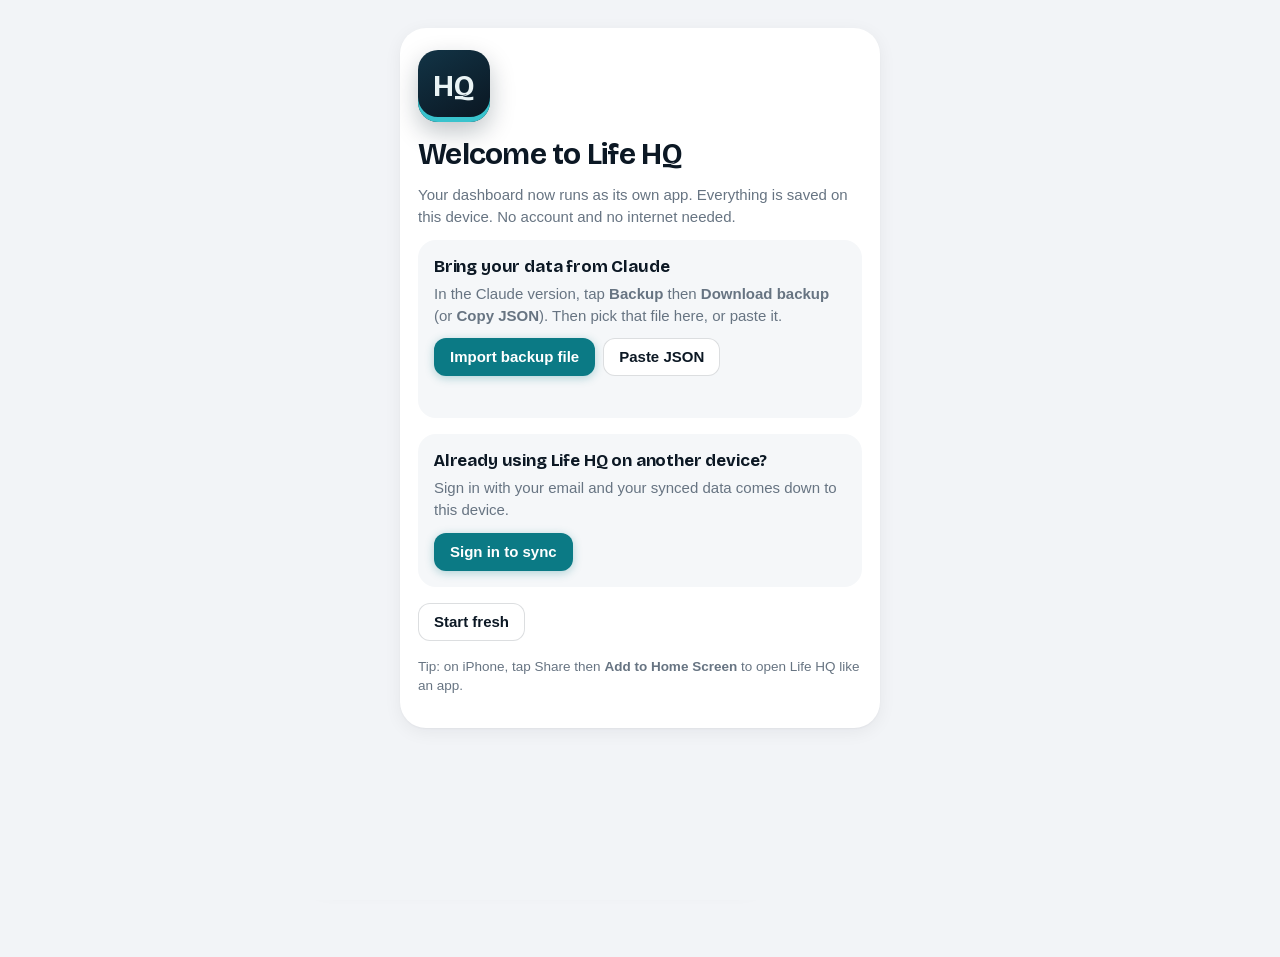
==== commit 54f43d29: "Cloud sync (Supabase): offline-first sync engine, email-code sign-in, sync status, SW v3" ====
--- a/index.html
+++ b/index.html
@@ -19,7 +19,7 @@
 <link rel="icon" type="image/png" sizes="192x192" href="icons/icon-192.png">
 <link rel="preload" href="fonts/BricolageGrotesque-var.woff2" as="font" type="font/woff2" crossorigin>
 <link rel="stylesheet" href="fonts/fonts.css">
-<link rel="stylesheet" href="app-v2.css">
+<link rel="stylesheet" href="app-v2.css?v=3">
 <style>[hidden]:not([hidden=until-found i]){display:none!important}</style>
 </head>
 <body>
@@ -27,11 +27,12 @@
   <aside class="side" aria-label="Sections">
     <div class="brand"><span class="mark" aria-hidden="true">HQ</span><span><b>Life HQ</b><small id="today-label"></small></span></div>
     <nav id="sidenav"></nav>
-    <div class="side-foot"><button class="iconbtn" data-backup><svg class="ic" viewBox="0 0 24 24" aria-hidden="true"><path d="M12 3.8v10.6M7.6 10l4.4 4.4 4.4-4.4"/><path d="M4.4 15.6v2.6a2 2 0 0 0 2 2h11.2a2 2 0 0 0 2-2v-2.6"/></svg>Backup &amp; shortcuts</button><small>Saved on this device · press ? for shortcuts</small></div>
+    <div class="side-foot"><button class="iconbtn" data-backup><svg class="ic" viewBox="0 0 24 24" aria-hidden="true"><path d="M12 3.8v10.6M7.6 10l4.4 4.4 4.4-4.4"/><path d="M4.4 15.6v2.6a2 2 0 0 0 2 2h11.2a2 2 0 0 0 2-2v-2.6"/></svg>Backup &amp; shortcuts</button><button class="syncpill s-off" data-sync data-sync-pill type="button" aria-label="Sync"></button><small>Saved on this device · press ? for shortcuts</small></div>
   </aside>
   <div class="content">
     <header class="topbar" id="topbar">
       <span class="tb-title" id="tb-title" aria-hidden="true"></span>
+      <button class="syncpill s-off" data-sync data-sync-pill aria-label="Sync" type="button"></button>
       <button class="iconbtn" data-backup aria-label="Backup and shortcuts" title="Backup"><svg class="ic" viewBox="0 0 24 24" aria-hidden="true"><path d="M12 3.8v10.6M7.6 10l4.4 4.4 4.4-4.4"/><path d="M4.4 15.6v2.6a2 2 0 0 0 2 2h11.2a2 2 0 0 0 2-2v-2.6"/></svg>Backup</button>
     </header>
     <main class="wrap">
@@ -47,8 +48,8 @@
 <div id="welcome" hidden></div>
 <noscript><p style="padding:20px">Life HQ needs JavaScript turned on.</p></noscript>
 <script src="vendor/jspdf.umd.min.js" defer></script>
-<script src="store.js"></script>
-<script src="app-v2.js" defer></script>
+<script src="store.js?v=3"></script>
+<script src="app-v2.js?v=3" defer></script>
 <script>
 if("serviceWorker" in navigator && location.protocol!=="file:"){
   window.addEventListener("load",()=>{ navigator.serviceWorker.register("./sw.js").then(reg=>{
--- a/app-v2.css
+++ b/app-v2.css
@@ -351,3 +351,18 @@
 @keyframes live{0%{box-shadow:0 0 0 0 color-mix(in srgb,var(--accent) 60%,transparent)}70%{box-shadow:0 0 0 8px transparent}100%{box-shadow:0 0 0 0 transparent}}
 @media (prefers-reduced-motion:reduce){*,*::before,*::after{animation:none!important;transition:none!important}}
 [hidden]:not([hidden=until-found i]){display:none!important}
+
+/* ---------- cloud sync ---------- */
+.syncpill{display:inline-flex;align-items:center;gap:6px;height:36px;padding:0 12px;border-radius:999px;border:0;background:var(--panel);box-shadow:var(--shadow);font:600 13px var(--f-body);color:var(--muted);cursor:pointer;margin-left:auto;white-space:nowrap}
+.syncpill .ic{width:18px;height:18px}
+.syncpill.s-synced{color:var(--good,#1F9D62)}
+.syncpill.s-syncing{color:var(--accent)} .syncpill.s-syncing .ic{animation:spin 1.1s linear infinite}
+.syncpill.s-offline{color:var(--warn,#B7791F)}
+.syncpill.s-error{color:var(--bad)}
+.topbar .syncpill+.iconbtn{margin-left:8px}
+.side-foot .syncpill{margin:6px 0 0;justify-content:flex-start;width:100%;height:36px;border-radius:12px;box-shadow:none;background:transparent;padding:0 14px}
+@keyframes spin{to{transform:rotate(360deg)}}
+@media (prefers-reduced-motion:reduce){.syncpill.s-syncing .ic{animation:none}}
+#ssheet .sp{font-size:14px;color:var(--muted);margin:0 0 12px;line-height:1.45}
+#ssheet .f{margin-bottom:12px}
+#ssheet .mic{flex:none}
